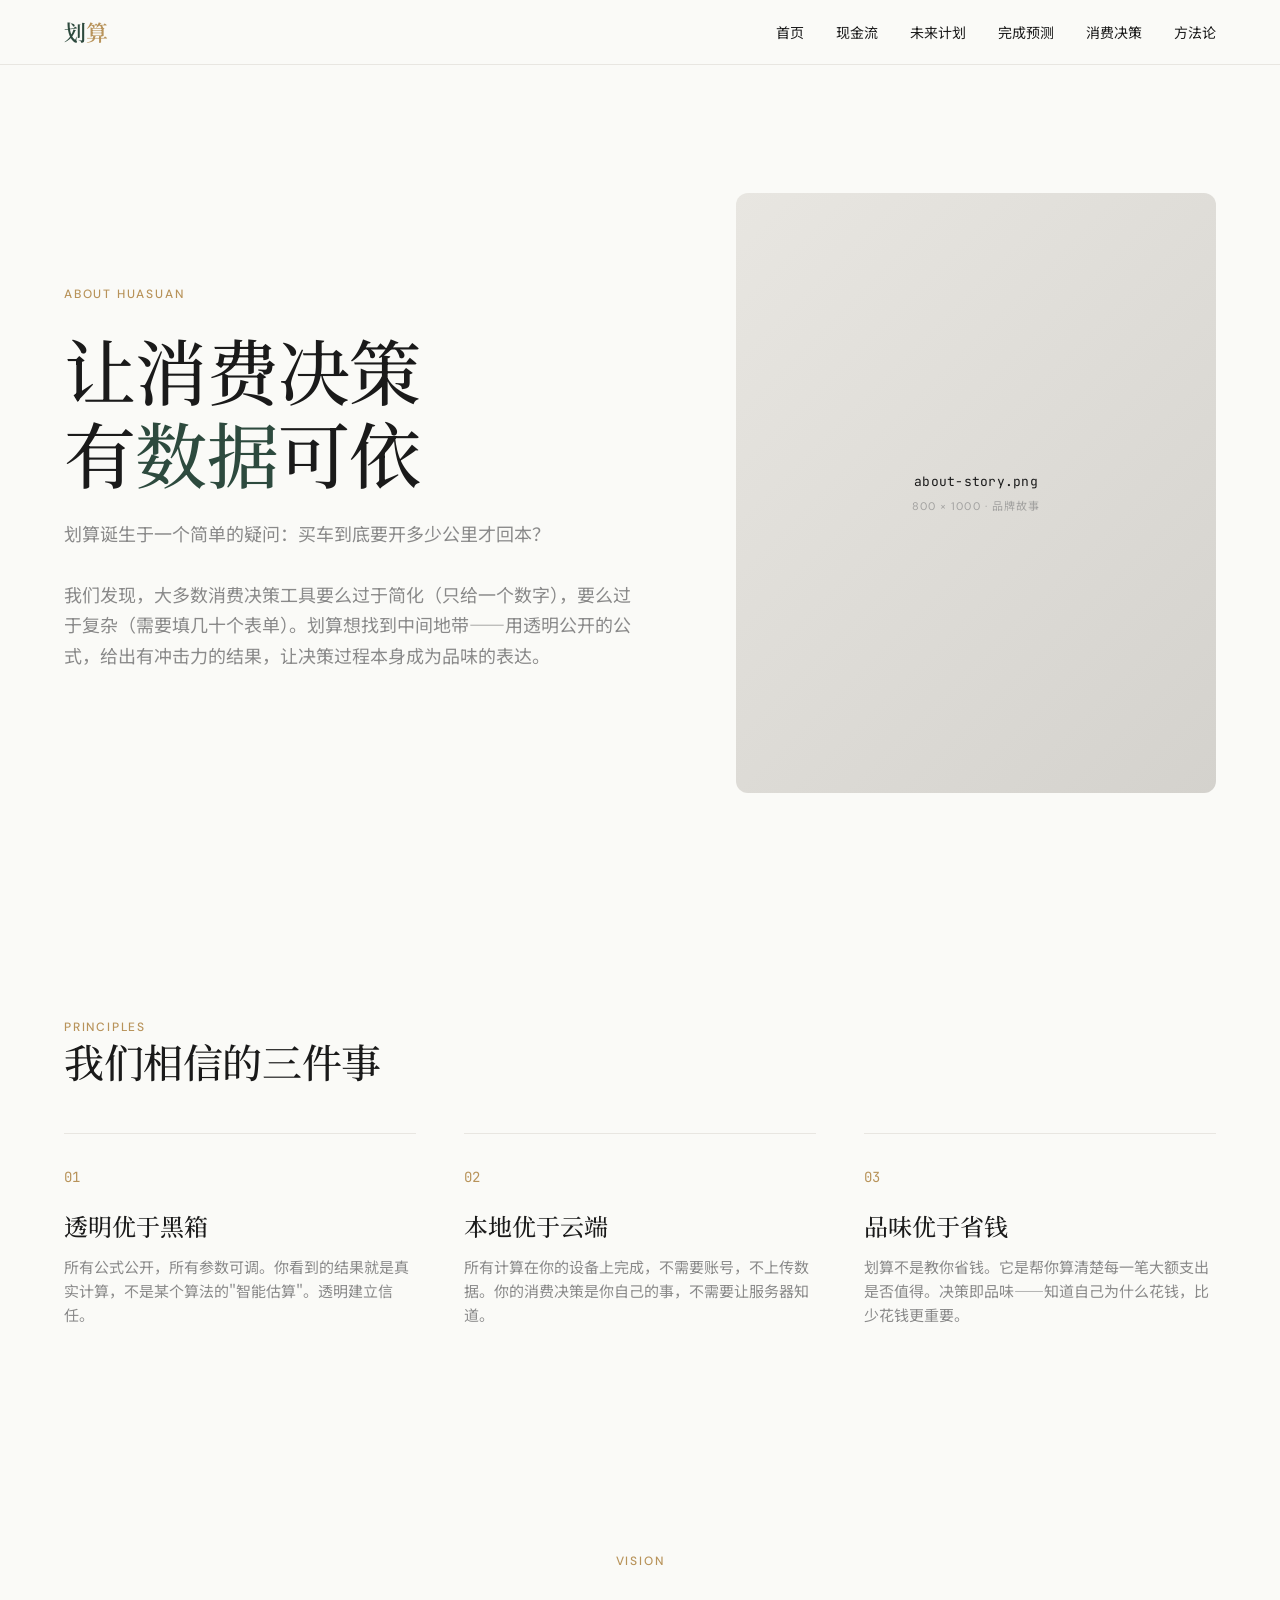
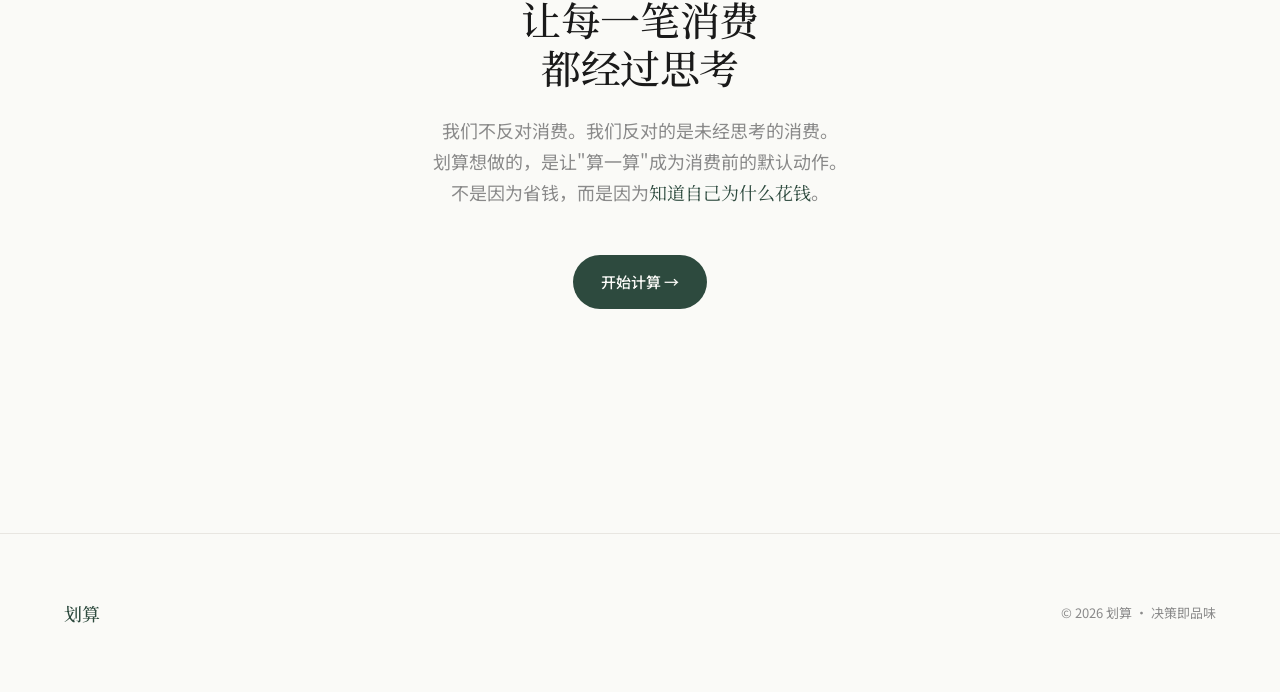
==== about.html @ 1f23c116 "feat: 初始提交 — 消费决策计算器 v1.0" ====
<!DOCTYPE html>
<html lang="zh-CN">
<head>
  <meta charset="UTF-8">
  <meta name="viewport" content="width=device-width, initial-scale=1.0">
  <title>划算 — 关于</title>
  <link rel="stylesheet" href="assets/styles.css">
</head>
<body>

  <nav class="nav">
    <div class="container nav__inner">
      <a href="index.html" class="nav__logo">划<span>算</span></a>
      <ul class="nav__menu">
        <li><a href="index.html">首页</a></li>
        <li><a href="cashflow.html">现金流</a></li>
        <li><a href="plans.html">未来计划</a></li>
        <li><a href="forecast.html">完成预测</a></li>
        <li><a href="calculator.html">消费决策</a></li>
        <li><a href="methodology.html">方法论</a></li>
      </ul>
    </div>
  </nav>

  <!-- 品牌故事 -->
  <section class="section">
    <div class="container">
      <div style="display:grid; grid-template-columns:1.2fr 1fr; gap:var(--space-3xl); align-items:center;">
        <div class="fade-up">
          <div class="eyebrow">ABOUT HUASUAN</div>
          <h1 class="hero-title" style="margin: var(--space-md) 0;">让消费决策<br>有<em style="color:var(--color-primary);font-style:normal;">数据</em>可依</h1>
          <p style="font-size:18px; color:var(--color-text-muted); line-height:1.7; margin-bottom:var(--space-lg);">
            划算诞生于一个简单的疑问：买车到底要开多少公里才回本？<br><br>
            我们发现，大多数消费决策工具要么过于简化（只给一个数字），要么过于复杂（需要填几十个表单）。划算想找到中间地带——用透明公开的公式，给出有冲击力的结果，让决策过程本身成为品味的表达。
          </p>
        </div>
        <div class="fade-up" style="aspect-ratio:4/5; border-radius:var(--radius-lg); overflow:hidden;">
          <!-- 图片占位：about-story.png
               建议尺寸：800x1000 (4:5竖图)
               内容：团队工作场景，或有人在做计算/思考的画面
               风格：纪实摄影感，不要商业团队照，更像杂志人物特写 -->
          <div class="image-placeholder">
            <span class="image-placeholder__label">about-story.png</span>
            <span class="image-placeholder__hint">800 × 1000 · 品牌故事</span>
          </div>
        </div>
      </div>
    </div>
  </section>

  <!-- 三个理念 -->
  <section class="section section--tight">
    <div class="container">
      <div class="eyebrow fade-up">PRINCIPLES</div>
      <h2 class="section-title fade-up">我们相信的三件事</h2>
      <div class="value-grid">
        <div class="value-item fade-up">
          <div class="value-item__num">01</div>
          <h3 class="value-item__title">透明优于黑箱</h3>
          <p class="value-item__desc">所有公式公开，所有参数可调。你看到的结果就是真实计算，不是某个算法的"智能估算"。透明建立信任。</p>
        </div>
        <div class="value-item fade-up">
          <div class="value-item__num">02</div>
          <h3 class="value-item__title">本地优于云端</h3>
          <p class="value-item__desc">所有计算在你的设备上完成，不需要账号，不上传数据。你的消费决策是你自己的事，不需要让服务器知道。</p>
        </div>
        <div class="value-item fade-up">
          <div class="value-item__num">03</div>
          <h3 class="value-item__title">品味优于省钱</h3>
          <p class="value-item__desc">划算不是教你省钱。它是帮你算清楚每一笔大额支出是否值得。决策即品味——知道自己为什么花钱，比少花钱更重要。</p>
        </div>
      </div>
    </div>
  </section>

  <!-- 愿景 -->
  <section class="section section--tight">
    <div class="container">
      <div style="max-width:760px; margin:0 auto; text-align:center;" class="fade-up">
        <div class="eyebrow">VISION</div>
        <h2 class="section-title" style="margin:var(--space-md) 0;">让每一笔消费<br>都经过思考</h2>
        <p style="font-size:18px; color:var(--color-text-muted); line-height:1.7;">
          我们不反对消费。我们反对的是未经思考的消费。<br>
          划算想做的，是让"算一算"成为消费前的默认动作。<br>
          不是因为省钱，而是因为<span style="color:var(--color-primary); font-family:var(--font-serif-cn);">知道自己为什么花钱</span>。
        </p>
        <div style="margin-top:var(--space-xl);">
          <a href="calculator.html" class="btn btn--primary">开始计算 →</a>
        </div>
      </div>
    </div>
  </section>

  <footer class="footer">
    <div class="container footer__inner">
      <div class="footer__brand">划算</div>
      <div class="footer__copy">© 2026 划算 · 决策即品味</div>
    </div>
  </footer>

  <script>
    const observer = new IntersectionObserver((entries) => {
      entries.forEach(entry => {
        if (entry.isIntersecting) entry.target.classList.add('visible');
      });
    }, { threshold: 0.1 });
    document.querySelectorAll('.fade-up').forEach(el => observer.observe(el));
  </script>
</body>
</html>
---- assets/styles.css ----
/* ========== 划算 Design System ========== */
/* 基于 DESIGN.md — Editorial Precision 风格 */

@import url('https://fonts.googleapis.com/css2?family=Fraunces:opsz,wght@9..144,400;9..144,500;9..144,600&family=DM+Sans:wght@400;500;600&family=JetBrains+Mono:wght@400;600&family=Noto+Serif+SC:wght@400;500;600&family=Noto+Sans+SC:wght@400;500;600&display=swap');

:root {
  /* Color */
  --color-primary: #2D4A3E;
  --color-secondary: #B8935A;
  --color-bg: #FAFAF7;
  --color-surface: #FFFFFF;
  --color-text: #1A1A1A;
  --color-text-muted: #8A8A8A;
  --color-border: #E8E6E1;
  --color-error: #A85A4A;

  /* Typography */
  --font-serif-cn: 'Noto Serif SC', 'Songti SC', serif;
  --font-serif-en: 'Fraunces', 'Noto Serif SC', serif;
  --font-sans-cn: 'Noto Sans SC', -apple-system, sans-serif;
  --font-sans-en: 'DM Sans', 'Noto Sans SC', sans-serif;
  --font-mono: 'JetBrains Mono', 'SF Mono', monospace;

  /* Spacing */
  --space-2xs: 4px;
  --space-xs: 8px;
  --space-sm: 16px;
  --space-md: 24px;
  --space-lg: 32px;
  --space-xl: 48px;
  --space-2xl: 64px;
  --space-3xl: 96px;
  --space-4xl: 128px;

  /* Radius */
  --radius-sm: 4px;
  --radius-md: 8px;
  --radius-lg: 12px;
  --radius-full: 9999px;

  /* Motion */
  --ease-enter: cubic-bezier(0.16, 1, 0.3, 1);
  --ease-exit: cubic-bezier(0.7, 0, 0.84, 0);
  --ease-move: cubic-bezier(0.65, 0, 0.35, 1);
}

/* ========== Reset ========== */
* { margin: 0; padding: 0; box-sizing: border-box; }
html { scroll-behavior: smooth; }
body {
  font-family: var(--font-sans-cn);
  background: var(--color-bg);
  color: var(--color-text);
  line-height: 1.7;
  -webkit-font-smoothing: antialiased;
}
a { color: inherit; text-decoration: none; }
img { max-width: 100%; display: block; }

/* ========== Layout ========== */
.container {
  max-width: 1200px;
  margin: 0 auto;
  padding: 0 var(--space-md);
}
.section { padding: var(--space-4xl) 0; }
.section--tight { padding: var(--space-3xl) 0; }

/* ========== Navigation ========== */
.nav {
  position: sticky;
  top: 0;
  z-index: 100;
  background: rgba(250, 250, 247, 0.92);
  backdrop-filter: blur(12px);
  border-bottom: 1px solid var(--color-border);
}
.nav__inner {
  display: flex;
  align-items: center;
  justify-content: space-between;
  height: 64px;
}
.nav__logo {
  font-family: var(--font-serif-cn);
  font-size: 22px;
  font-weight: 600;
  color: var(--color-primary);
  letter-spacing: 0.02em;
}
.nav__logo span { color: var(--color-secondary); }
.nav__menu {
  display: flex;
  gap: var(--space-lg);
  list-style: none;
}
.nav__menu a {
  font-size: 14px;
  color: var(--color-text);
  transition: color 200ms var(--ease-move);
}
.nav__menu a:hover { color: var(--color-primary); }
.nav__menu a.active { color: var(--color-primary); font-weight: 500; }

/* ========== Typography ========== */
.hero-title {
  font-family: var(--font-serif-cn);
  font-size: clamp(40px, 6vw, 72px);
  font-weight: 500;
  line-height: 1.15;
  letter-spacing: -0.01em;
  color: var(--color-text);
}
.hero-title em {
  font-style: normal;
  color: var(--color-primary);
}
.section-title {
  font-family: var(--font-serif-cn);
  font-size: clamp(28px, 3.5vw, 40px);
  font-weight: 500;
  line-height: 1.2;
  letter-spacing: -0.01em;
}
.section-subtitle {
  font-size: 16px;
  color: var(--color-text-muted);
  margin-top: var(--space-xs);
  max-width: 600px;
}
.eyebrow {
  font-family: var(--font-sans-en);
  font-size: 12px;
  font-weight: 500;
  letter-spacing: 0.15em;
  text-transform: uppercase;
  color: var(--color-secondary);
}

/* ========== Buttons ========== */
.btn {
  display: inline-flex;
  align-items: center;
  gap: var(--space-xs);
  padding: 14px 28px;
  font-size: 15px;
  font-weight: 500;
  border-radius: var(--radius-full);
  transition: all 200ms var(--ease-move);
  cursor: pointer;
  border: none;
  font-family: inherit;
}
.btn--primary {
  background: var(--color-primary);
  color: var(--color-bg);
}
.btn--primary:hover {
  background: #1f3a2e;
  transform: translateY(-1px);
}
.btn--ghost {
  background: transparent;
  color: var(--color-text);
  border: 1px solid var(--color-border);
}
.btn--ghost:hover {
  border-color: var(--color-primary);
  color: var(--color-primary);
}

/* ========== Hero ========== */
.hero {
  padding: var(--space-4xl) 0 var(--space-3xl);
  position: relative;
}
.hero__grid {
  display: grid;
  grid-template-columns: 1.2fr 1fr;
  gap: var(--space-3xl);
  align-items: center;
}
.hero__content { max-width: 580px; }
.hero__title { margin: var(--space-md) 0 var(--space-lg); }
.hero__desc {
  font-size: 18px;
  color: var(--color-text-muted);
  line-height: 1.6;
  margin-bottom: var(--space-xl);
}
.hero__cta { display: flex; gap: var(--space-sm); }
.hero__visual {
  aspect-ratio: 4/5;
  background: var(--color-border);
  border-radius: var(--radius-lg);
  overflow: hidden;
  position: relative;
}
.hero__visual-placeholder {
  display: flex;
  align-items: center;
  justify-content: center;
  height: 100%;
  background: linear-gradient(135deg, #E8E6E1 0%, #D4D2CD 100%);
  color: var(--color-text-muted);
  font-size: 14px;
  text-align: center;
  padding: var(--space-md);
}

/* ========== Image Placeholder (unified) ========== */
.image-placeholder {
  background: linear-gradient(135deg, #E8E6E1 0%, #D4D2CD 100%);
  display: flex;
  flex-direction: column;
  align-items: center;
  justify-content: center;
  gap: var(--space-2xs);
  color: var(--color-text-muted);
  text-align: center;
  padding: var(--space-md);
  width: 100%;
  height: 100%;
}
.image-placeholder__label {
  font-family: var(--font-mono);
  font-size: 13px;
  letter-spacing: 0.02em;
  color: var(--color-text);
}
.image-placeholder__hint {
  font-family: var(--font-sans-en);
  font-size: 11px;
  letter-spacing: 0.1em;
  text-transform: uppercase;
  opacity: 0.7;
}

/* ========== Cards ========== */
.card-grid {
  display: grid;
  grid-template-columns: repeat(3, 1fr);
  gap: var(--space-md);
  margin-top: var(--space-xl);
}
.card {
  background: var(--color-surface);
  border-radius: var(--radius-lg);
  overflow: hidden;
  transition: transform 300ms var(--ease-enter), box-shadow 300ms var(--ease-enter);
  cursor: pointer;
}
.card:hover {
  transform: translateY(-4px);
  box-shadow: 0 12px 32px rgba(45, 74, 62, 0.08);
}
.card__visual {
  aspect-ratio: 4/3;
  background: var(--color-border);
  overflow: hidden;
}
.card__body {
  padding: var(--space-md);
}
.card__title {
  font-family: var(--font-serif-cn);
  font-size: 22px;
  font-weight: 500;
  margin-bottom: var(--space-xs);
}
.card__desc {
  font-size: 14px;
  color: var(--color-text-muted);
  line-height: 1.5;
}
.card__arrow {
  display: inline-flex;
  align-items: center;
  gap: var(--space-xs);
  margin-top: var(--space-sm);
  font-size: 13px;
  color: var(--color-secondary);
  font-weight: 500;
}

/* ========== Value Props ========== */
.value-grid {
  display: grid;
  grid-template-columns: repeat(3, 1fr);
  gap: var(--space-xl);
  margin-top: var(--space-xl);
}
.value-item {
  padding: var(--space-lg) 0;
  border-top: 1px solid var(--color-border);
}
.value-item__num {
  font-family: var(--font-mono);
  font-size: 14px;
  color: var(--color-secondary);
  margin-bottom: var(--space-sm);
}
.value-item__title {
  font-family: var(--font-serif-cn);
  font-size: 24px;
  font-weight: 500;
  margin-bottom: var(--space-xs);
}
.value-item__desc {
  font-size: 15px;
  color: var(--color-text-muted);
  line-height: 1.6;
}

/* ========== Calculator Page ========== */
.calc-layout {
  display: grid;
  grid-template-columns: 1fr 1fr;
  gap: var(--space-2xl);
  margin-top: var(--space-xl);
}
.category-tabs {
  display: flex;
  gap: var(--space-xs);
  margin-bottom: var(--space-xl);
  border-bottom: 1px solid var(--color-border);
}
.category-tab {
  padding: var(--space-sm) var(--space-md);
  font-size: 15px;
  color: var(--color-text-muted);
  border-bottom: 2px solid transparent;
  margin-bottom: -1px;
  cursor: pointer;
  transition: all 200ms var(--ease-move);
}
.category-tab:hover { color: var(--color-text); }
.category-tab.active {
  color: var(--color-primary);
  border-bottom-color: var(--color-primary);
  font-weight: 500;
}

/* Form */
.form-group { margin-bottom: var(--space-md); }
.form-label {
  display: flex;
  justify-content: space-between;
  font-size: 13px;
  color: var(--color-text-muted);
  margin-bottom: var(--space-xs);
}
.form-label .value {
  color: var(--color-primary);
  font-family: var(--font-mono);
  font-weight: 500;
}
.form-input {
  width: 100%;
  padding: 12px 16px;
  border: 1px solid var(--color-border);
  border-radius: var(--radius-md);
  font-size: 15px;
  font-family: var(--font-mono);
  background: var(--color-surface);
  color: var(--color-text);
  outline: none;
  transition: border-color 200ms var(--ease-move);
}
.form-input:focus { border-color: var(--color-primary); }
.form-slider {
  width: 100%;
  -webkit-appearance: none;
  height: 4px;
  background: var(--color-border);
  border-radius: 2px;
  outline: none;
}
.form-slider::-webkit-slider-thumb {
  -webkit-appearance: none;
  width: 20px;
  height: 20px;
  background: var(--color-primary);
  border-radius: 50%;
  cursor: pointer;
}
.form-hint {
  font-size: 12px;
  color: var(--color-text-muted);
  margin-top: var(--space-2xs);
}

/* Result */
.result-panel {
  background: var(--color-surface);
  border-radius: var(--radius-lg);
  padding: var(--space-xl);
  position: sticky;
  top: 88px;
}
.result-eyebrow {
  font-family: var(--font-sans-en);
  font-size: 12px;
  letter-spacing: 0.15em;
  text-transform: uppercase;
  color: var(--color-secondary);
  margin-bottom: var(--space-sm);
}
.result-number {
  font-family: var(--font-mono);
  font-size: clamp(48px, 7vw, 72px);
  font-weight: 600;
  color: var(--color-primary);
  line-height: 1;
  margin: var(--space-sm) 0;
  letter-spacing: -0.02em;
}
.result-unit {
  font-family: var(--font-serif-cn);
  font-size: 18px;
  color: var(--color-text-muted);
  margin-bottom: var(--space-lg);
}
.result-detail {
  border-top: 1px solid var(--color-border);
  padding-top: var(--space-md);
  margin-top: var(--space-md);
}
.result-detail-row {
  display: flex;
  justify-content: space-between;
  padding: var(--space-xs) 0;
  font-size: 14px;
}
.result-detail-row span:first-child { color: var(--color-text-muted); }
.result-detail-row span:last-child {
  font-family: var(--font-mono);
  color: var(--color-text);
}
.result-detail-row--total {
  border-top: 1px solid var(--color-border);
  margin-top: var(--space-sm);
  padding-top: var(--space-sm);
  font-weight: 500;
}
.result-detail-row--total span:last-child { color: var(--color-primary); }

.result-analogy {
  font-family: var(--font-serif-cn);
  font-size: 13px;
  color: var(--color-text-muted);
  line-height: 1.7;
  padding: var(--space-sm) var(--space-md);
  background: rgba(184, 147, 90, 0.06);
  border: 1px solid var(--color-border);
  border-radius: var(--radius-md);
  margin-bottom: var(--space-lg);
}

/* Loan section */
.loan-section {
  display: none;
  padding: var(--space-md);
  background: var(--color-bg);
  border-radius: var(--radius-md);
  margin-top: var(--space-sm);
}
.loan-section.show { display: block; }

/* ========== Methodology Page ========== */
.method-content {
  max-width: 760px;
  margin: 0 auto;
}
.method-content h2 {
  font-family: var(--font-serif-cn);
  font-size: 28px;
  font-weight: 500;
  margin: var(--space-xl) 0 var(--space-sm);
}
.method-content h3 {
  font-family: var(--font-serif-cn);
  font-size: 20px;
  font-weight: 500;
  margin: var(--space-lg) 0 var(--space-sm);
  color: var(--color-primary);
}
.method-content p {
  font-size: 16px;
  line-height: 1.7;
  color: var(--color-text);
  margin-bottom: var(--space-md);
}
.method-content .formula {
  background: var(--color-surface);
  border: 1px solid var(--color-border);
  border-radius: var(--radius-md);
  padding: var(--space-md);
  font-family: var(--font-mono);
  font-size: 14px;
  margin: var(--space-md) 0;
  overflow-x: auto;
}
.method-content ul {
  margin: var(--space-sm) 0 var(--space-md);
  padding-left: var(--space-md);
}
.method-content li {
  margin-bottom: var(--space-xs);
  line-height: 1.7;
}

/* ========== Footer ========== */
.footer {
  border-top: 1px solid var(--color-border);
  padding: var(--space-2xl) 0;
  margin-top: var(--space-4xl);
}
.footer__inner {
  display: flex;
  justify-content: space-between;
  align-items: center;
  flex-wrap: wrap;
  gap: var(--space-md);
}
.footer__brand {
  font-family: var(--font-serif-cn);
  font-size: 18px;
  font-weight: 500;
  color: var(--color-primary);
}
.footer__copy {
  font-size: 13px;
  color: var(--color-text-muted);
}

/* ========== Motion ========== */
.fade-up {
  opacity: 0;
  transform: translateY(20px);
  transition: opacity 700ms var(--ease-enter), transform 700ms var(--ease-enter);
}
.fade-up.visible {
  opacity: 1;
  transform: translateY(0);
}

/* ========== Responsive ========== */
@media (max-width: 768px) {
  .hero__grid,
  .calc-layout {
    grid-template-columns: 1fr;
  }
  .card-grid,
  .value-grid {
    grid-template-columns: 1fr;
  }
  .nav__inner {
    flex-wrap: wrap;
    height: auto;
    padding: var(--space-xs) var(--space-md);
    gap: var(--space-xs);
  }
  .nav__menu {
    display: flex;
    gap: var(--space-sm);
    width: 100%;
    justify-content: flex-end;
    flex-wrap: wrap;
  }
  .nav__menu a { font-size: 12px; }
  .result-panel {
    position: static;
  }
}
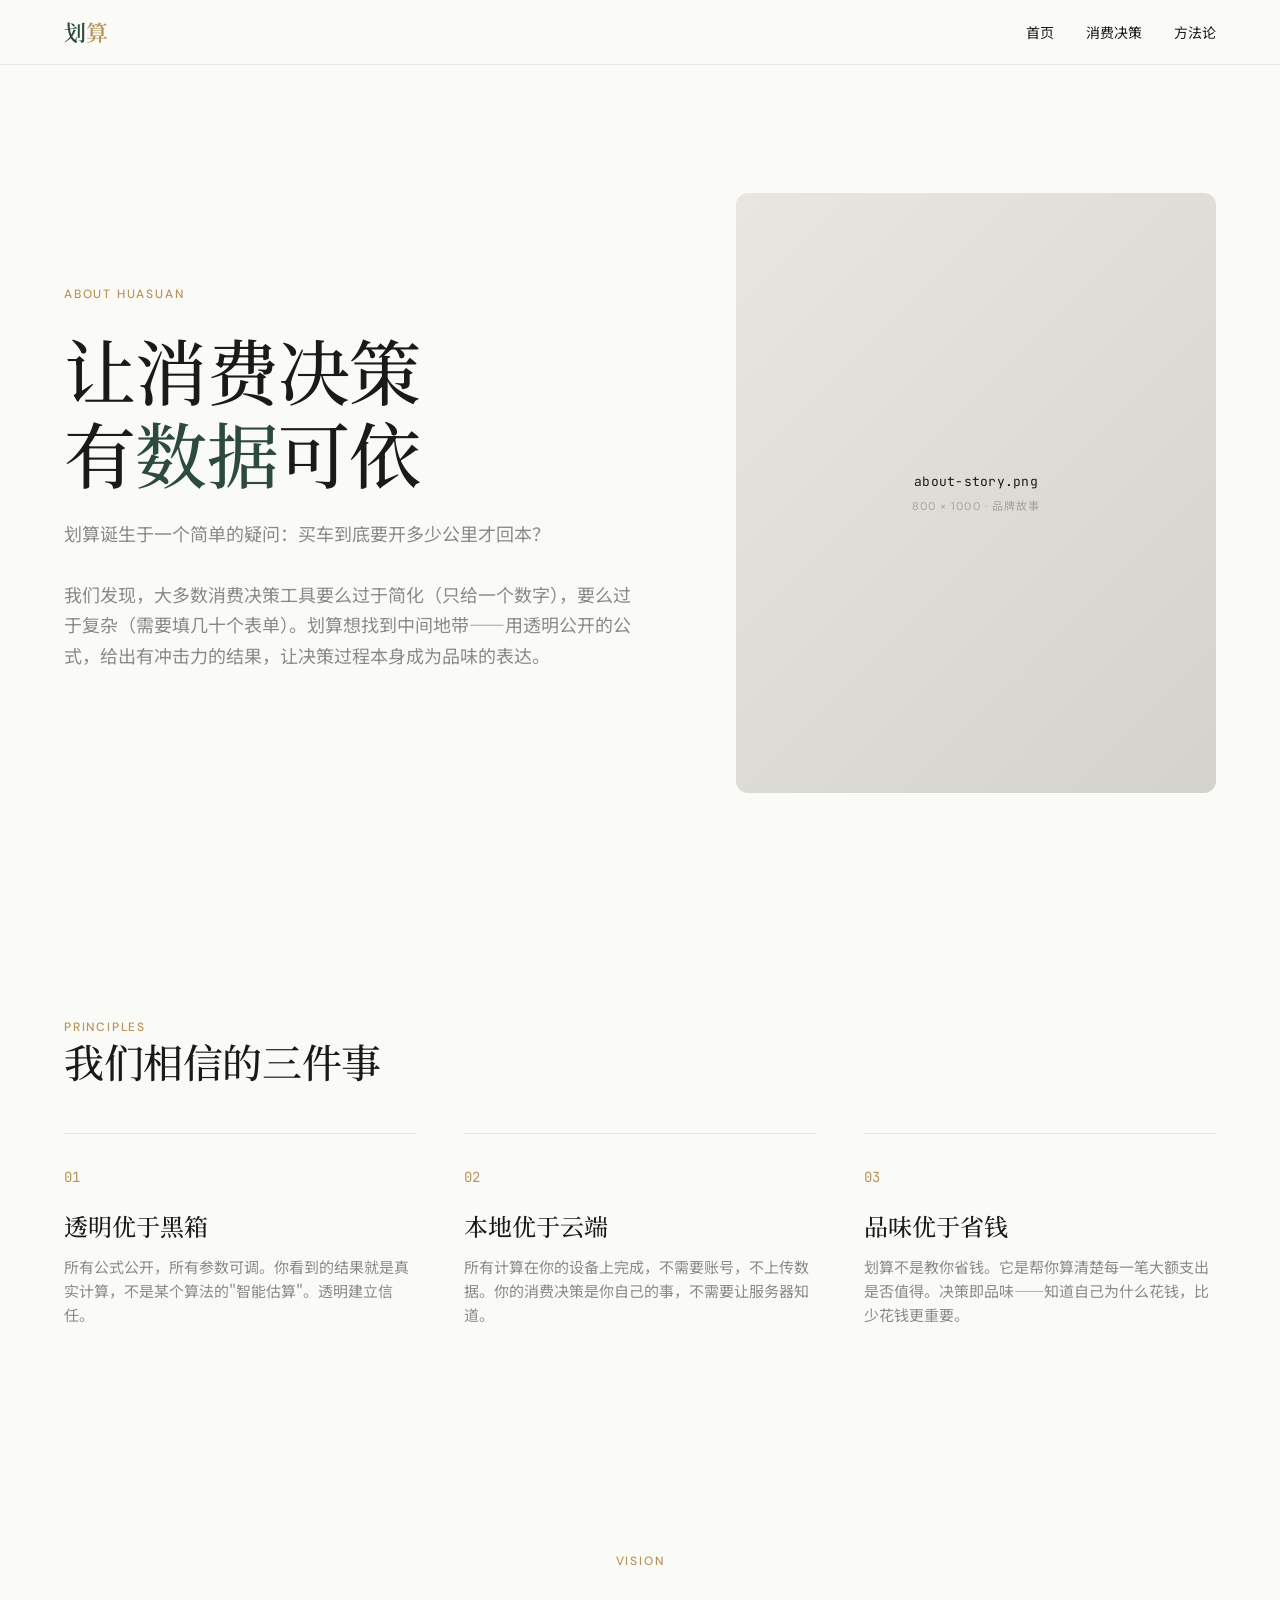
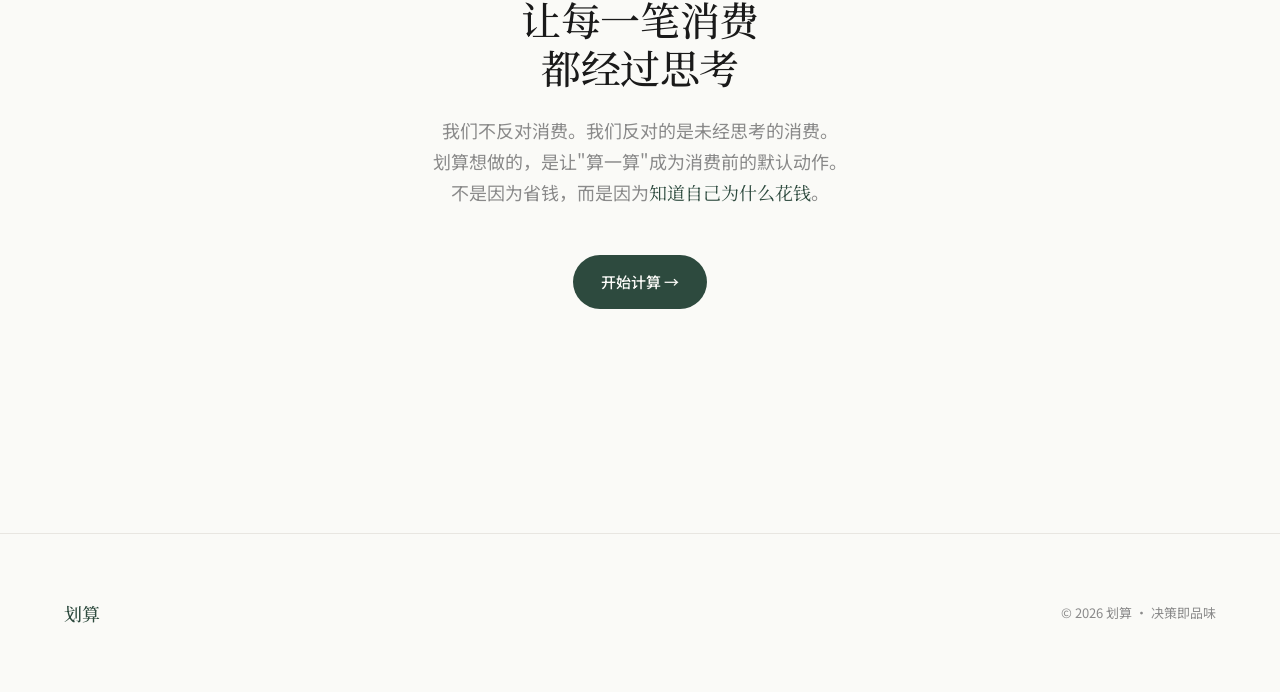
==== commit 6209e9be: "feat: 合并现金流/计划到首页，新增财富自由计算器 - index.html：现金流与未来计划并入首页单页，删除 cashflow.html / plans.html - freedom.html" ====
--- a/about.html
+++ b/about.html
@@ -13,9 +13,6 @@
       <a href="index.html" class="nav__logo">划<span>算</span></a>
       <ul class="nav__menu">
         <li><a href="index.html">首页</a></li>
-        <li><a href="cashflow.html">现金流</a></li>
-        <li><a href="plans.html">未来计划</a></li>
-        <li><a href="forecast.html">完成预测</a></li>
         <li><a href="calculator.html">消费决策</a></li>
         <li><a href="methodology.html">方法论</a></li>
       </ul>
--- a/assets/styles.css
+++ b/assets/styles.css
@@ -312,13 +312,140 @@
   line-height: 1.6;
 }
 
-/* ========== Calculator Page ========== */
-.calc-layout {
+/* ========== Calculator Page (v3.9) ========== */
+.calc-sticky {
+  position: sticky;
+  top: 65px;
+  z-index: 90;
+  background: var(--color-surface);
+  border: 1px solid var(--color-border);
+  border-radius: var(--radius-lg);
+  padding: var(--space-md) var(--space-lg);
+  margin-top: var(--space-xl);
+  margin-bottom: var(--space-xl);
+  box-shadow: 0 4px 16px rgba(0, 0, 0, 0.05);
+}
+.calc-sticky__main {
+  display: flex;
+  align-items: baseline;
+  gap: var(--space-md);
+  flex-wrap: wrap;
+}
+.calc-sticky__main .result-eyebrow { margin-bottom: 0; }
+.calc-sticky__main .result-number {
+  font-size: clamp(30px, 4.5vw, 46px);
+  margin: 0;
+}
+.calc-sticky__main .result-unit { margin-bottom: 0; }
+.calc-sticky__sub {
+  font-family: var(--font-serif-cn);
+  font-size: 13px;
+  color: var(--color-text-muted);
+  line-height: 1.7;
+  margin-top: var(--space-2xs);
+}
+.calc-sticky__sub strong {
+  color: var(--color-primary);
+  font-weight: 500;
+  font-family: var(--font-mono);
+  font-size: 12.5px;
+}
+
+/* 参数三列（语义分栏） */
+.calc-cols {
   display: grid;
-  grid-template-columns: 1fr 1fr;
-  gap: var(--space-2xl);
+  grid-template-columns: repeat(3, 1fr);
+  gap: var(--space-xl);
+  align-items: start;
+}
+.calc-col__head {
+  display: flex;
+  align-items: baseline;
+  justify-content: space-between;
+  border-bottom: 2px solid var(--color-text);
+  padding-bottom: var(--space-2xs);
+  margin-bottom: var(--space-md);
+}
+.calc-col__head h3 {
+  font-family: var(--font-serif-cn);
+  font-size: 17px;
+  font-weight: 600;
+  color: var(--color-text);
+}
+.calc-col__head span {
+  font-family: var(--font-sans-en);
+  font-size: 10px;
+  letter-spacing: 0.15em;
+  text-transform: uppercase;
+  color: var(--color-secondary);
+}
+
+/* 列内子分组（如"持有成本"）：视觉层级比列头低一级 */
+.calc-sub {
+  margin-top: var(--space-lg);
+  padding-top: var(--space-sm);
+  border-top: 1px dashed var(--color-border);
+}
+.calc-sub__head {
+  display: flex;
+  align-items: baseline;
+  justify-content: space-between;
+  margin-bottom: var(--space-sm);
+}
+.calc-sub__head h4 {
+  font-family: var(--font-serif-cn);
+  font-size: 14px;
+  font-weight: 600;
+  color: var(--color-text);
+  letter-spacing: 0.02em;
+}
+.calc-sub__head span {
+  font-family: var(--font-sans-en);
+  font-size: 9px;
+  letter-spacing: 0.15em;
+  text-transform: uppercase;
+  color: var(--color-text-muted);
+}
+
+/* 派生只读字段：保持同尺寸基线，视觉弱化但不跳布局 */
+.form-group--readonly .form-input {
+  background-color: var(--color-bg-soft, #faf8f3);
+  color: var(--color-text-muted);
+  border-style: dashed;
+  cursor: default;
+  user-select: none;
+}
+.form-group--readonly .form-input:focus {
+  outline: none;
+  border-color: var(--color-border);
+  box-shadow: none;
+}
+
+/* 全宽明细（横排） */
+.calc-detail {
+  display: flex;
+  flex-wrap: wrap;
+  gap: var(--space-sm) var(--space-xl);
   margin-top: var(--space-xl);
-}
+  border-top: 1px solid var(--color-border);
+  padding-top: var(--space-md);
+}
+.calc-detail__item {
+  display: flex;
+  align-items: baseline;
+  gap: var(--space-2xs);
+  font-size: 14px;
+}
+.calc-detail__item .k { color: var(--color-text-muted); }
+.calc-detail__item .v {
+  font-family: var(--font-mono);
+  color: var(--color-text);
+}
+.calc-detail__item--total .v {
+  color: var(--color-primary);
+  font-weight: 600;
+}
+
 .category-tabs {
   display: flex;
   gap: var(--space-xs);
@@ -365,9 +492,12 @@
   background: var(--color-surface);
   color: var(--color-text);
   outline: none;
-  transition: border-color 200ms var(--ease-move);
+  transition: border-color 200ms var(--ease-move), opacity 200ms var(--ease-move);
 }
 .form-input:focus { border-color: var(--color-primary); }
+.form-input:disabled { cursor: not-allowed; }
+.form-group--off .form-input { opacity: 0.45; }
+.form-group--off .form-label .value { opacity: 0.45; }
 .form-slider {
   width: 100%;
   -webkit-appearance: none;
@@ -390,14 +520,7 @@
   margin-top: var(--space-2xs);
 }
 
-/* Result */
-.result-panel {
-  background: var(--color-surface);
-  border-radius: var(--radius-lg);
-  padding: var(--space-xl);
-  position: sticky;
-  top: 88px;
-}
+/* 吸顶条结果文字 */
 .result-eyebrow {
   font-family: var(--font-sans-en);
   font-size: 12px;
@@ -408,7 +531,7 @@
 }
 .result-number {
   font-family: var(--font-mono);
-  font-size: clamp(48px, 7vw, 72px);
+  font-size: clamp(30px, 4.5vw, 46px);
   font-weight: 600;
   color: var(--color-primary);
   line-height: 1;
@@ -421,51 +544,205 @@
   color: var(--color-text-muted);
   margin-bottom: var(--space-lg);
 }
-.result-detail {
-  border-top: 1px solid var(--color-border);
-  padding-top: var(--space-md);
-  margin-top: var(--space-md);
-}
-.result-detail-row {
-  display: flex;
-  justify-content: space-between;
-  padding: var(--space-xs) 0;
-  font-size: 14px;
-}
-.result-detail-row span:first-child { color: var(--color-text-muted); }
-.result-detail-row span:last-child {
-  font-family: var(--font-mono);
-  color: var(--color-text);
-}
-.result-detail-row--total {
-  border-top: 1px solid var(--color-border);
-  margin-top: var(--space-sm);
-  padding-top: var(--space-sm);
-  font-weight: 500;
-}
-.result-detail-row--total span:last-child { color: var(--color-primary); }
-
-.result-analogy {
-  font-family: var(--font-serif-cn);
+
+/* 贷款切换按钮 */
+.loan-toggle {
+  display: inline-flex;
+  align-items: center;
+  gap: var(--space-sm);
+  background: none;
+  border: none;
+  cursor: pointer;
+  padding: 4px 0;
+}
+.loan-toggle__track {
+  width: 44px;
+  height: 24px;
+  border-radius: 12px;
+  border: 1px solid var(--color-border);
+  background: var(--color-surface);
+  position: relative;
+  transition: background 200ms var(--ease-move), border-color 200ms var(--ease-move);
+}
+.loan-toggle__thumb {
+  position: absolute;
+  top: 2px;
+  left: 2px;
+  width: 18px;
+  height: 18px;
+  border-radius: 50%;
+  background: var(--color-text);
+  transition: transform 200ms var(--ease-move), background 200ms var(--ease-move);
+}
+.loan-toggle--on .loan-toggle__track {
+  background: var(--color-primary);
+  border-color: var(--color-primary);
+}
+.loan-toggle--on .loan-toggle__thumb {
+  transform: translateX(20px);
+  background: #FAFAF7;
+}
+.loan-toggle__text {
   font-size: 13px;
   color: var(--color-text-muted);
-  line-height: 1.7;
-  padding: var(--space-sm) var(--space-md);
-  background: rgba(184, 147, 90, 0.06);
+}
+.loan-toggle--on .loan-toggle__text { color: var(--color-primary); font-weight: 500; }
+
+/* ========== 还款方式对比 (v3.13) ========== */
+.repay {
+  margin-top: var(--space-xl);
+  border: 1px solid var(--color-border);
+  border-radius: var(--radius-lg);
+  background: var(--color-surface);
+  box-shadow: 0 4px 16px rgba(0, 0, 0, 0.05);
+}
+.repay__summary {
+  display: flex;
+  align-items: baseline;
+  flex-wrap: wrap;
+  gap: var(--space-xs) var(--space-md);
+  padding: var(--space-md) var(--space-lg);
+  cursor: pointer;
+  list-style: none;
+  user-select: none;
+  transition: background 200ms var(--ease-move);
+}
+.repay__summary::-webkit-details-marker { display: none; }
+.repay__summary:hover { background: var(--color-bg); }
+.repay__summary::after {
+  content: '+';
+  margin-left: auto;
+  font-family: var(--font-mono);
+  font-size: 20px;
+  line-height: 1;
+  color: var(--color-text-muted);
+  transition: transform 200ms var(--ease-move);
+}
+.repay[open] > .repay__summary::after { content: '−'; }
+.repay__summary-main {
+  font-family: var(--font-serif-cn);
+  font-size: 16px;
+  font-weight: 600;
+  color: var(--color-text);
+}
+.repay__summary-sub {
+  font-size: 12px;
+  color: var(--color-text-muted);
+}
+.repay__body { padding: 0 var(--space-lg) var(--space-lg); }
+.repay__notes {
+  display: grid;
+  grid-template-columns: 1fr 1fr;
+  gap: var(--space-md);
+  margin-bottom: var(--space-md);
+}
+.repay__note {
+  background: var(--color-bg);
   border: 1px solid var(--color-border);
   border-radius: var(--radius-md);
-  margin-bottom: var(--space-lg);
-}
-
-/* Loan section */
-.loan-section {
-  display: none;
-  padding: var(--space-md);
+  padding: var(--space-sm) var(--space-md);
+}
+.repay__note h4 {
+  font-family: var(--font-serif-cn);
+  font-size: 14px;
+  font-weight: 600;
+  color: var(--color-text);
+  margin-bottom: var(--space-2xs);
+}
+.repay__note h4 span {
+  font-family: var(--font-sans-en);
+  font-size: 10px;
+  letter-spacing: 0.1em;
+  margin-left: var(--space-xs);
+  font-weight: 500;
+  color: var(--color-secondary);
+}
+.repay__note p {
+  font-size: 13px;
+  line-height: 1.7;
+  color: var(--color-text-muted);
+}
+.repay__hint {
+  font-size: 13px;
+  line-height: 1.8;
+  color: var(--color-text-muted);
+  margin-bottom: var(--space-md);
+}
+.repay__hint b { color: var(--color-primary); font-weight: 500; }
+.repay__table-wrap {
+  overflow-x: auto;
+  border: 1px solid var(--color-border);
+  border-radius: var(--radius-md);
+}
+.repay__table {
+  width: 100%;
+  border-collapse: collapse;
+  font-size: 13px;
+  white-space: nowrap;
+}
+.repay__table th {
+  font-size: 12px;
+  font-weight: 500;
+  color: var(--color-text-muted);
   background: var(--color-bg);
-  border-radius: var(--radius-md);
-  margin-top: var(--space-sm);
-}
-.loan-section.show { display: block; }
+  padding: var(--space-xs) var(--space-sm);
+  border-bottom: 1px solid var(--color-border);
+  text-align: right;
+}
+.repay__table th[rowspan] { vertical-align: bottom; }
+/* 分组表头（还款方式名称）：跨列居中 + 顶部色条区分两种方式（选择器需覆盖 .repay__table th） */
+.repay__table .repay__group {
+  font-family: var(--font-serif-cn);
+  font-size: 13.5px;
+  font-weight: 600;
+  text-align: center;
+  padding-top: var(--space-sm);
+  padding-bottom: var(--space-2xs);
+}
+.repay__table .repay__group--linear {
+  color: var(--color-primary);
+  box-shadow: inset 0 3px 0 var(--color-primary);
+}
+.repay__table .repay__group--annuity {
+  color: #8A6A33;
+  box-shadow: inset 0 3px 0 var(--color-secondary);
+  border-left: 1px solid var(--color-border);
+}
+.repay__subhead th {
+  font-size: 11px;
+  letter-spacing: 0.02em;
+  padding-top: var(--space-2xs);
+}
+.repay__subhead th:nth-child(4) { border-left: 1px solid var(--color-border); }
+.repay__table td {
+  font-family: var(--font-mono);
+  padding: var(--space-2xs) var(--space-sm);
+  text-align: right;
+  border-bottom: 1px solid var(--color-border);
+  color: var(--color-text);
+}
+.repay__table tbody tr:nth-child(even):not(.repay__total) td { background: var(--color-bg); }
+/* 月供列（第 2/5 列）：加粗突出 + 左侧组间分隔线 */
+.repay__table td:nth-child(2),
+.repay__table td:nth-child(5) {
+  font-weight: 600;
+  border-left: 1px solid var(--color-border);
+}
+.repay__table tbody tr:last-child td { border-bottom: none; }
+.repay__table td:first-child,
+.repay__table th:first-child { text-align: center; font-family: var(--font-sans-cn); }
+.repay__eq { color: var(--color-secondary); }
+.repay__total td {
+  font-weight: 600;
+  color: var(--color-primary);
+  background: var(--color-bg);
+  border-top: 2px solid var(--color-text);
+}
+.repay__footnote {
+  font-size: 12px;
+  color: var(--color-text-muted);
+  margin-top: var(--space-xs);
+}
 
 /* ========== Methodology Page ========== */
 .method-content {
@@ -546,15 +823,21 @@
 }
 
 /* ========== Responsive ========== */
+@media (max-width: 1024px) {
+  .calc-cols { grid-template-columns: 1fr 1fr; }
+}
 @media (max-width: 768px) {
   .hero__grid,
-  .calc-layout {
+  .calc-cols {
     grid-template-columns: 1fr;
   }
   .card-grid,
   .value-grid {
     grid-template-columns: 1fr;
   }
+  .repay__notes { grid-template-columns: 1fr; }
+  .repay__body { padding: 0 var(--space-md) var(--space-md); }
+  .repay__summary { padding: var(--space-sm) var(--space-md); }
   .nav__inner {
     flex-wrap: wrap;
     height: auto;
@@ -569,7 +852,4 @@
     flex-wrap: wrap;
   }
   .nav__menu a { font-size: 12px; }
-  .result-panel {
-    position: static;
-  }
-}
+}
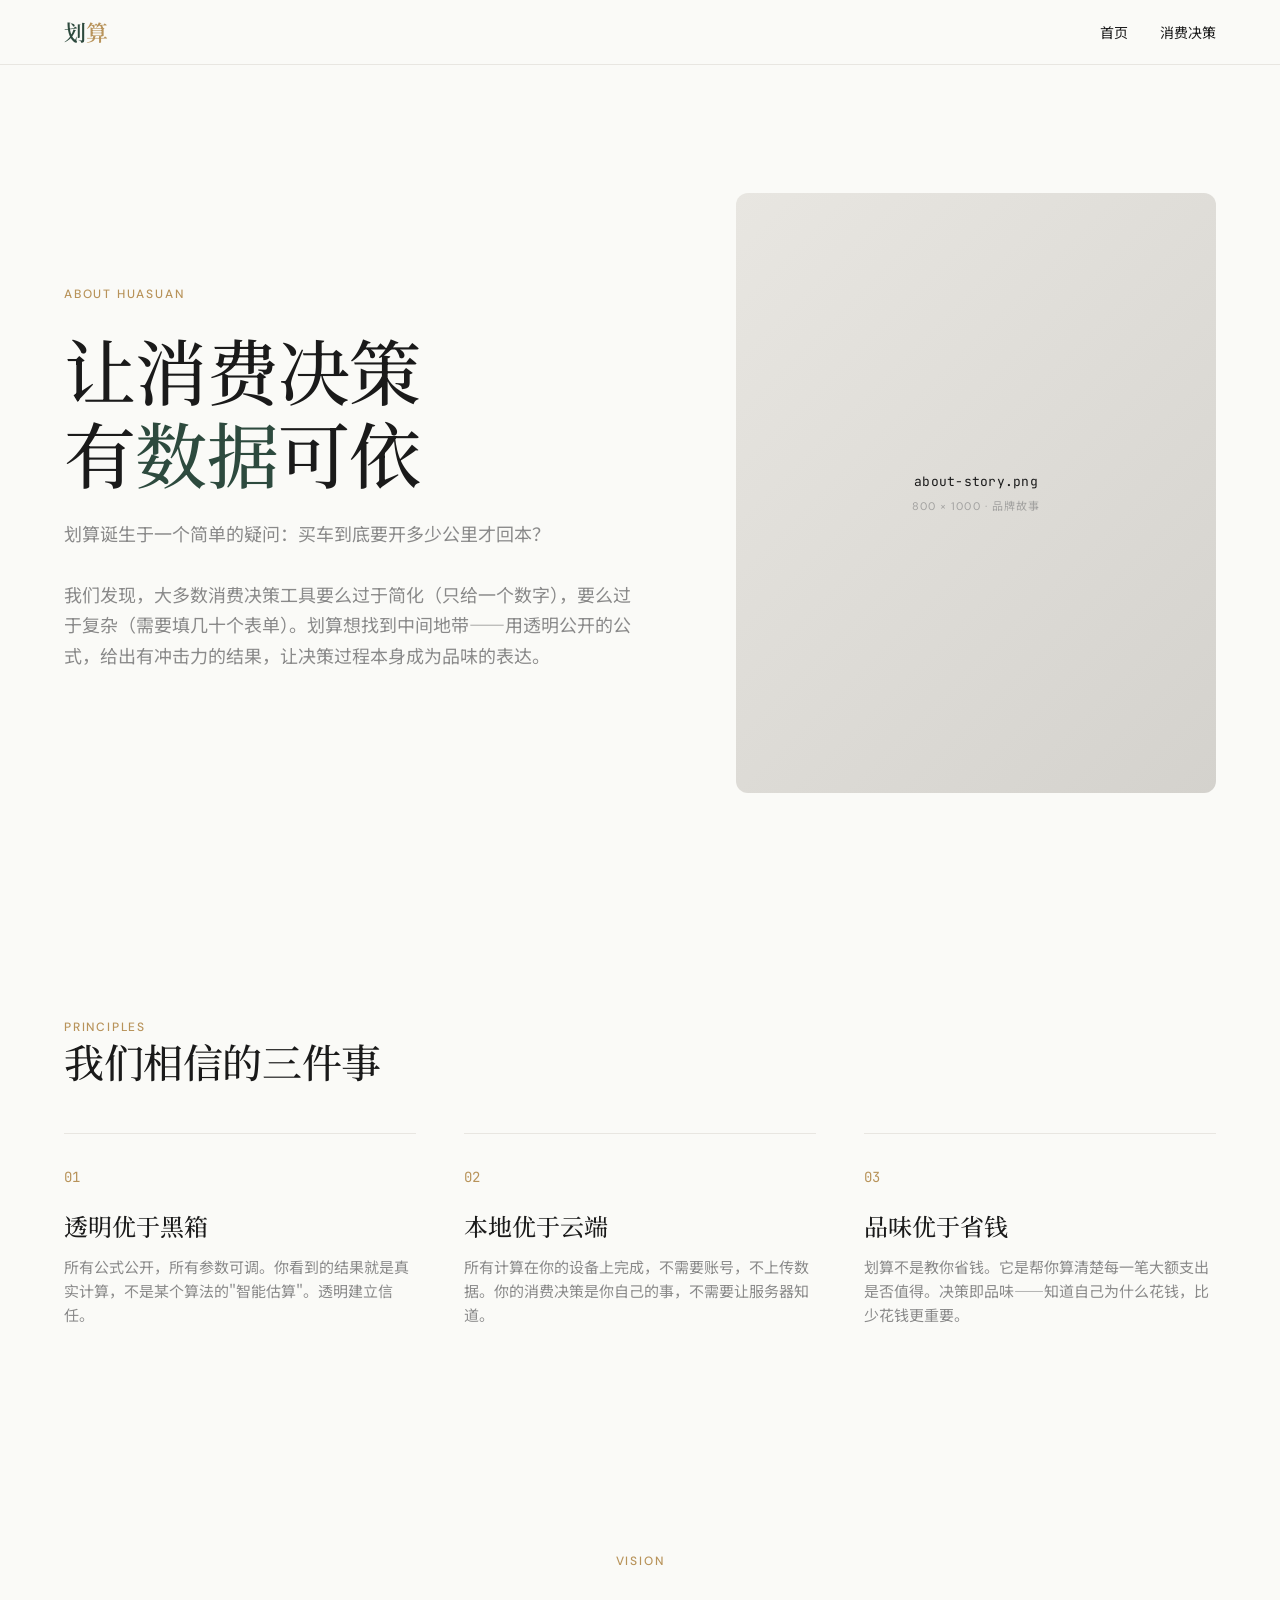
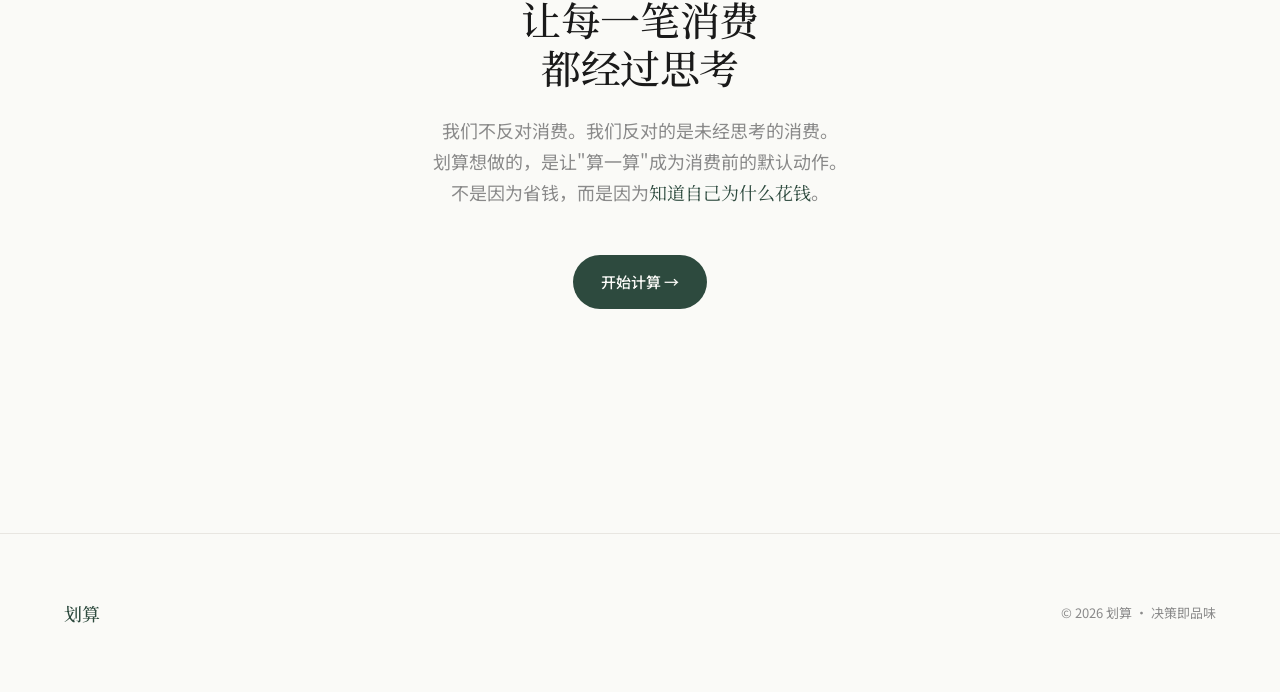
==== commit 896eb86d: "feat(huasuan): 首页合并重构 · 算式只读联动 · 数据管理补全 (v4.3) 一、首页（index.html） - 距离退休倒计时扩为 年/月/日/时/分/秒 六格，标签与数字同行居中" ====
--- a/about.html
+++ b/about.html
@@ -14,7 +14,6 @@
       <ul class="nav__menu">
         <li><a href="index.html">首页</a></li>
         <li><a href="calculator.html">消费决策</a></li>
-        <li><a href="methodology.html">方法论</a></li>
       </ul>
     </div>
   </nav>
--- a/assets/styles.css
+++ b/assets/styles.css
@@ -419,34 +419,7 @@
   outline: none;
   border-color: var(--color-border);
   box-shadow: none;
-}
-
-/* 全宽明细（横排） */
-.calc-detail {
-  display: flex;
-  flex-wrap: wrap;
-  gap: var(--space-sm) var(--space-xl);
-  margin-top: var(--space-xl);
-  border-top: 1px solid var(--color-border);
-  padding-top: var(--space-md);
-}
-.calc-detail__item {
-  display: flex;
-  align-items: baseline;
-  gap: var(--space-2xs);
-  font-size: 14px;
-}
-.calc-detail__item .k { color: var(--color-text-muted); }
-.calc-detail__item .v {
-  font-family: var(--font-mono);
-  color: var(--color-text);
-}
-.calc-detail__item--total .v {
-  color: var(--color-primary);
-  font-weight: 600;
-}
-
-.category-tabs {
+}.category-tabs {
   display: flex;
   gap: var(--space-xs);
   margin-bottom: var(--space-xl);
@@ -586,165 +559,7 @@
   font-size: 13px;
   color: var(--color-text-muted);
 }
-.loan-toggle--on .loan-toggle__text { color: var(--color-primary); font-weight: 500; }
-
-/* ========== 还款方式对比 (v3.13) ========== */
-.repay {
-  margin-top: var(--space-xl);
-  border: 1px solid var(--color-border);
-  border-radius: var(--radius-lg);
-  background: var(--color-surface);
-  box-shadow: 0 4px 16px rgba(0, 0, 0, 0.05);
-}
-.repay__summary {
-  display: flex;
-  align-items: baseline;
-  flex-wrap: wrap;
-  gap: var(--space-xs) var(--space-md);
-  padding: var(--space-md) var(--space-lg);
-  cursor: pointer;
-  list-style: none;
-  user-select: none;
-  transition: background 200ms var(--ease-move);
-}
-.repay__summary::-webkit-details-marker { display: none; }
-.repay__summary:hover { background: var(--color-bg); }
-.repay__summary::after {
-  content: '+';
-  margin-left: auto;
-  font-family: var(--font-mono);
-  font-size: 20px;
-  line-height: 1;
-  color: var(--color-text-muted);
-  transition: transform 200ms var(--ease-move);
-}
-.repay[open] > .repay__summary::after { content: '−'; }
-.repay__summary-main {
-  font-family: var(--font-serif-cn);
-  font-size: 16px;
-  font-weight: 600;
-  color: var(--color-text);
-}
-.repay__summary-sub {
-  font-size: 12px;
-  color: var(--color-text-muted);
-}
-.repay__body { padding: 0 var(--space-lg) var(--space-lg); }
-.repay__notes {
-  display: grid;
-  grid-template-columns: 1fr 1fr;
-  gap: var(--space-md);
-  margin-bottom: var(--space-md);
-}
-.repay__note {
-  background: var(--color-bg);
-  border: 1px solid var(--color-border);
-  border-radius: var(--radius-md);
-  padding: var(--space-sm) var(--space-md);
-}
-.repay__note h4 {
-  font-family: var(--font-serif-cn);
-  font-size: 14px;
-  font-weight: 600;
-  color: var(--color-text);
-  margin-bottom: var(--space-2xs);
-}
-.repay__note h4 span {
-  font-family: var(--font-sans-en);
-  font-size: 10px;
-  letter-spacing: 0.1em;
-  margin-left: var(--space-xs);
-  font-weight: 500;
-  color: var(--color-secondary);
-}
-.repay__note p {
-  font-size: 13px;
-  line-height: 1.7;
-  color: var(--color-text-muted);
-}
-.repay__hint {
-  font-size: 13px;
-  line-height: 1.8;
-  color: var(--color-text-muted);
-  margin-bottom: var(--space-md);
-}
-.repay__hint b { color: var(--color-primary); font-weight: 500; }
-.repay__table-wrap {
-  overflow-x: auto;
-  border: 1px solid var(--color-border);
-  border-radius: var(--radius-md);
-}
-.repay__table {
-  width: 100%;
-  border-collapse: collapse;
-  font-size: 13px;
-  white-space: nowrap;
-}
-.repay__table th {
-  font-size: 12px;
-  font-weight: 500;
-  color: var(--color-text-muted);
-  background: var(--color-bg);
-  padding: var(--space-xs) var(--space-sm);
-  border-bottom: 1px solid var(--color-border);
-  text-align: right;
-}
-.repay__table th[rowspan] { vertical-align: bottom; }
-/* 分组表头（还款方式名称）：跨列居中 + 顶部色条区分两种方式（选择器需覆盖 .repay__table th） */
-.repay__table .repay__group {
-  font-family: var(--font-serif-cn);
-  font-size: 13.5px;
-  font-weight: 600;
-  text-align: center;
-  padding-top: var(--space-sm);
-  padding-bottom: var(--space-2xs);
-}
-.repay__table .repay__group--linear {
-  color: var(--color-primary);
-  box-shadow: inset 0 3px 0 var(--color-primary);
-}
-.repay__table .repay__group--annuity {
-  color: #8A6A33;
-  box-shadow: inset 0 3px 0 var(--color-secondary);
-  border-left: 1px solid var(--color-border);
-}
-.repay__subhead th {
-  font-size: 11px;
-  letter-spacing: 0.02em;
-  padding-top: var(--space-2xs);
-}
-.repay__subhead th:nth-child(4) { border-left: 1px solid var(--color-border); }
-.repay__table td {
-  font-family: var(--font-mono);
-  padding: var(--space-2xs) var(--space-sm);
-  text-align: right;
-  border-bottom: 1px solid var(--color-border);
-  color: var(--color-text);
-}
-.repay__table tbody tr:nth-child(even):not(.repay__total) td { background: var(--color-bg); }
-/* 月供列（第 2/5 列）：加粗突出 + 左侧组间分隔线 */
-.repay__table td:nth-child(2),
-.repay__table td:nth-child(5) {
-  font-weight: 600;
-  border-left: 1px solid var(--color-border);
-}
-.repay__table tbody tr:last-child td { border-bottom: none; }
-.repay__table td:first-child,
-.repay__table th:first-child { text-align: center; font-family: var(--font-sans-cn); }
-.repay__eq { color: var(--color-secondary); }
-.repay__total td {
-  font-weight: 600;
-  color: var(--color-primary);
-  background: var(--color-bg);
-  border-top: 2px solid var(--color-text);
-}
-.repay__footnote {
-  font-size: 12px;
-  color: var(--color-text-muted);
-  margin-top: var(--space-xs);
-}
-
-/* ========== Methodology Page ========== */
+.loan-toggle--on .loan-toggle__text { color: var(--color-primary); font-weight: 500; }/* ========== Methodology Page ========== */
 .method-content {
   max-width: 760px;
   margin: 0 auto;
@@ -835,9 +650,6 @@
   .value-grid {
     grid-template-columns: 1fr;
   }
-  .repay__notes { grid-template-columns: 1fr; }
-  .repay__body { padding: 0 var(--space-md) var(--space-md); }
-  .repay__summary { padding: var(--space-sm) var(--space-md); }
   .nav__inner {
     flex-wrap: wrap;
     height: auto;
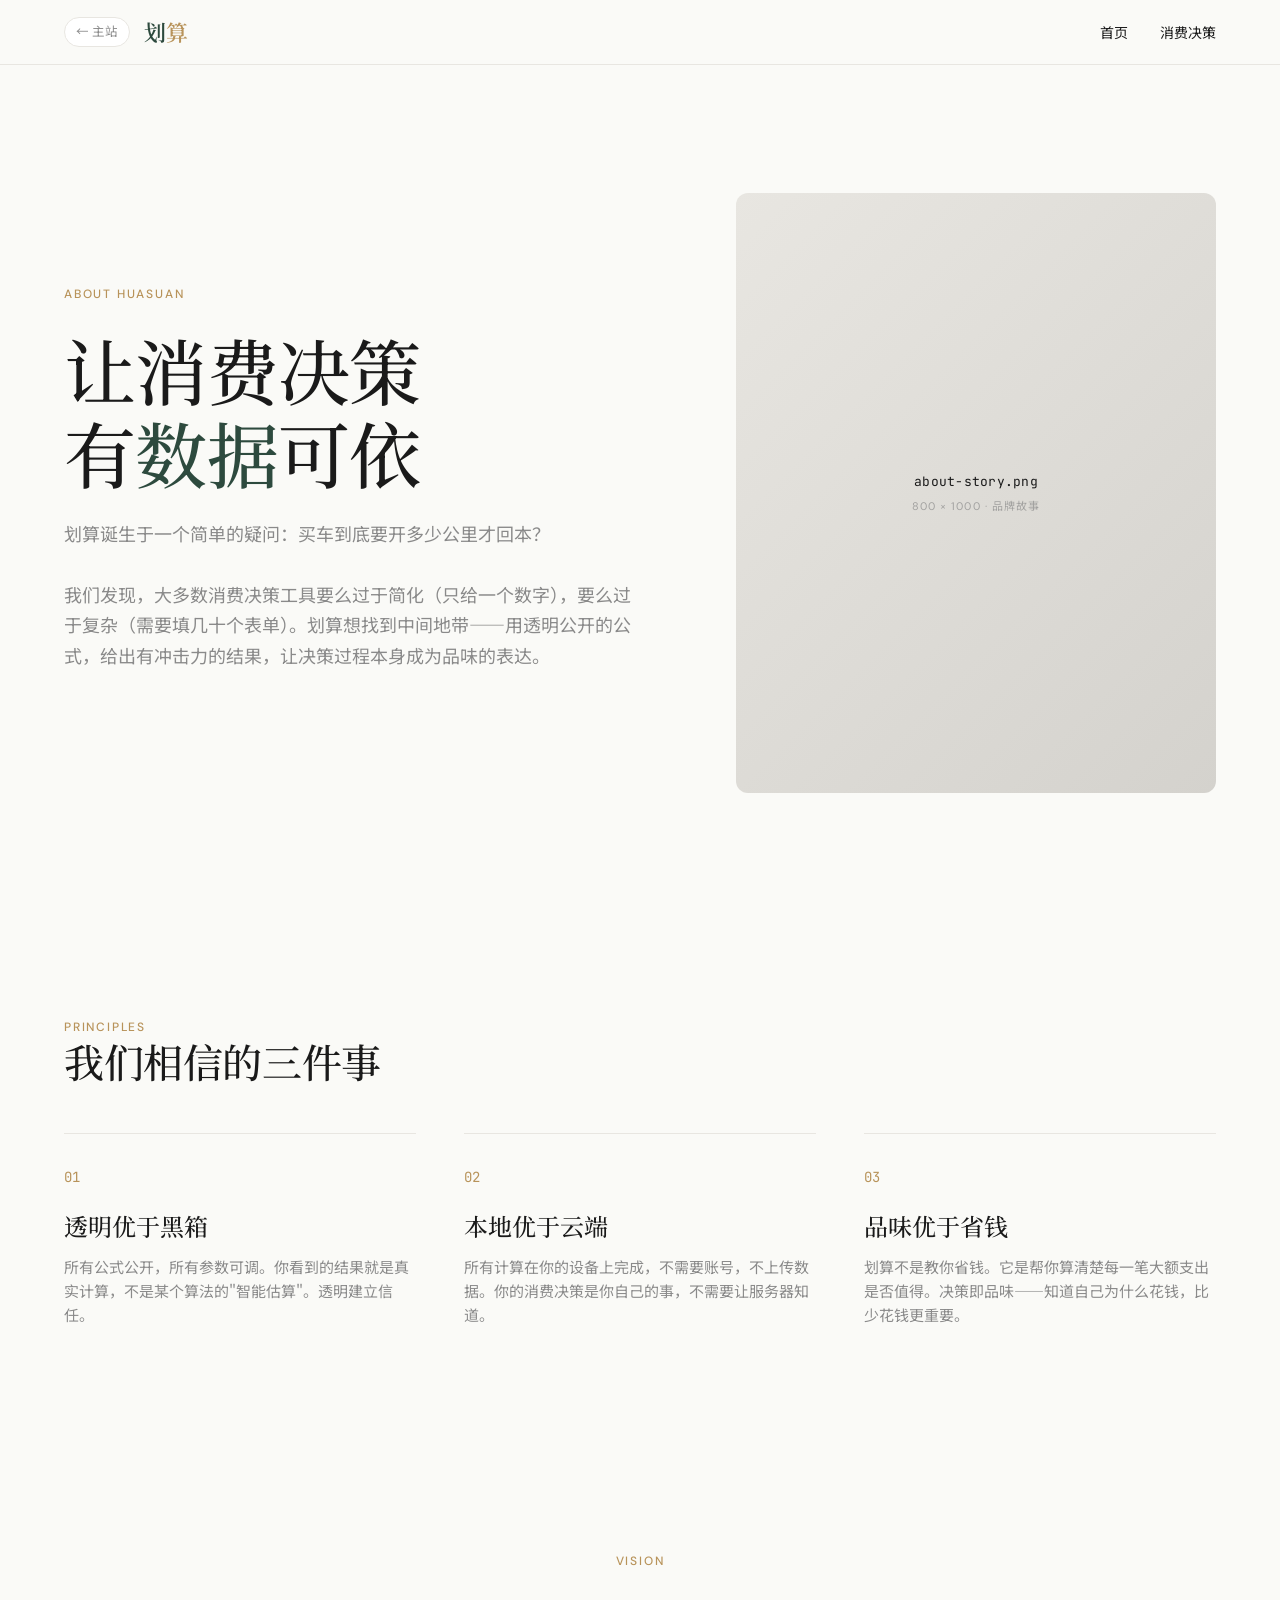
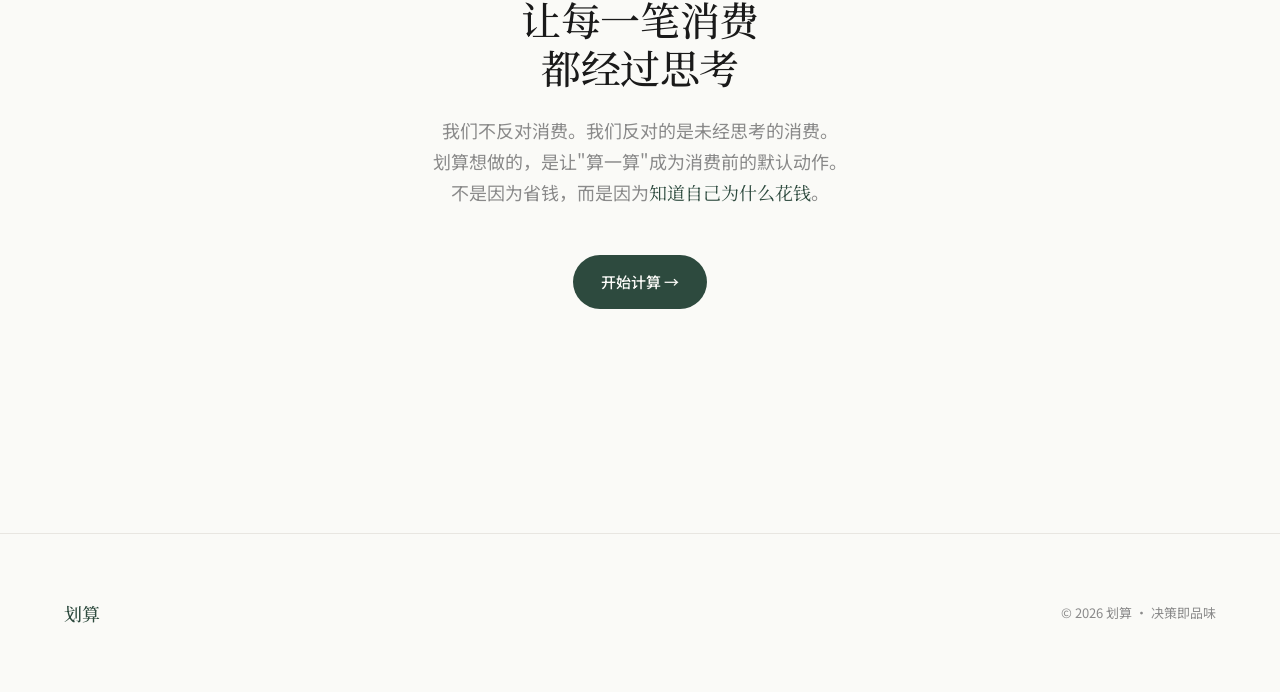
==== commit 4398f470: "feat(huasuan): v4.8 布局改版 —— 返回主站键 · 删三块阶梯卡 · 风险并入名称列 · 尾注左对齐 - 顶部导航最左加「← 主站」胶囊按钮（四个页面同步），指向 https://" ====
--- a/about.html
+++ b/about.html
@@ -10,7 +10,10 @@
 
   <nav class="nav">
     <div class="container nav__inner">
-      <a href="index.html" class="nav__logo">划<span>算</span></a>
+      <div class="nav__left">
+        <a class="nav__back" href="https://cannotcode.cn/" title="返回不能代码主站">← 主站</a>
+        <a href="index.html" class="nav__logo">划<span>算</span></a>
+      </div>
       <ul class="nav__menu">
         <li><a href="index.html">首页</a></li>
         <li><a href="calculator.html">消费决策</a></li>
--- a/assets/styles.css
+++ b/assets/styles.css
@@ -89,6 +89,36 @@
   letter-spacing: 0.02em;
 }
 .nav__logo span { color: var(--color-secondary); }
+/* 返回主站（不能代码 cannotcode.cn）：常驻导航最左，做成胶囊按钮，
+   与文字导航区分开，避免被误当成站内链接 */
+.nav__left {
+  display: flex;
+  align-items: center;
+  gap: 14px;
+}
+.nav__back {
+  display: inline-flex;
+  align-items: center;
+  padding: 4px 11px 5px;
+  border: 1px solid var(--color-border);
+  border-radius: var(--radius-full);
+  background: var(--color-surface);
+  font-size: 12.5px;
+  line-height: 1.45;
+  color: var(--color-text-muted);
+  white-space: nowrap;
+  transition: color 200ms var(--ease-move), border-color 200ms var(--ease-move),
+              background 200ms var(--ease-move);
+}
+.nav__back:hover {
+  color: var(--color-primary);
+  border-color: var(--color-primary);
+  background: rgba(45, 74, 62, 0.06);
+}
+.nav__back:focus-visible {
+  outline: 2px solid var(--color-secondary);
+  outline-offset: 2px;
+}
 .nav__menu {
   display: flex;
   gap: var(--space-lg);
@@ -624,6 +654,19 @@
 .footer__copy {
   font-size: 13px;
   color: var(--color-text-muted);
+}
+/* 免责声明：与首页页脚同一套样式，各页共用 */
+.footer__disc {
+  margin-top: 16px;
+  padding-top: 14px;
+  border-top: 1px solid var(--color-border);
+  max-width: 820px;
+  font-size: 12px;
+  line-height: 1.75;
+  color: var(--color-text-muted);
+}
+.footer__disc b {
+  color: var(--color-text);
 }
 
 /* ========== Motion ========== */
@@ -664,4 +707,6 @@
     flex-wrap: wrap;
   }
   .nav__menu a { font-size: 12px; }
-}
+  .nav__left { gap: 10px; }
+  .nav__back { font-size: 11.5px; padding: 3px 9px 4px; }
+}
